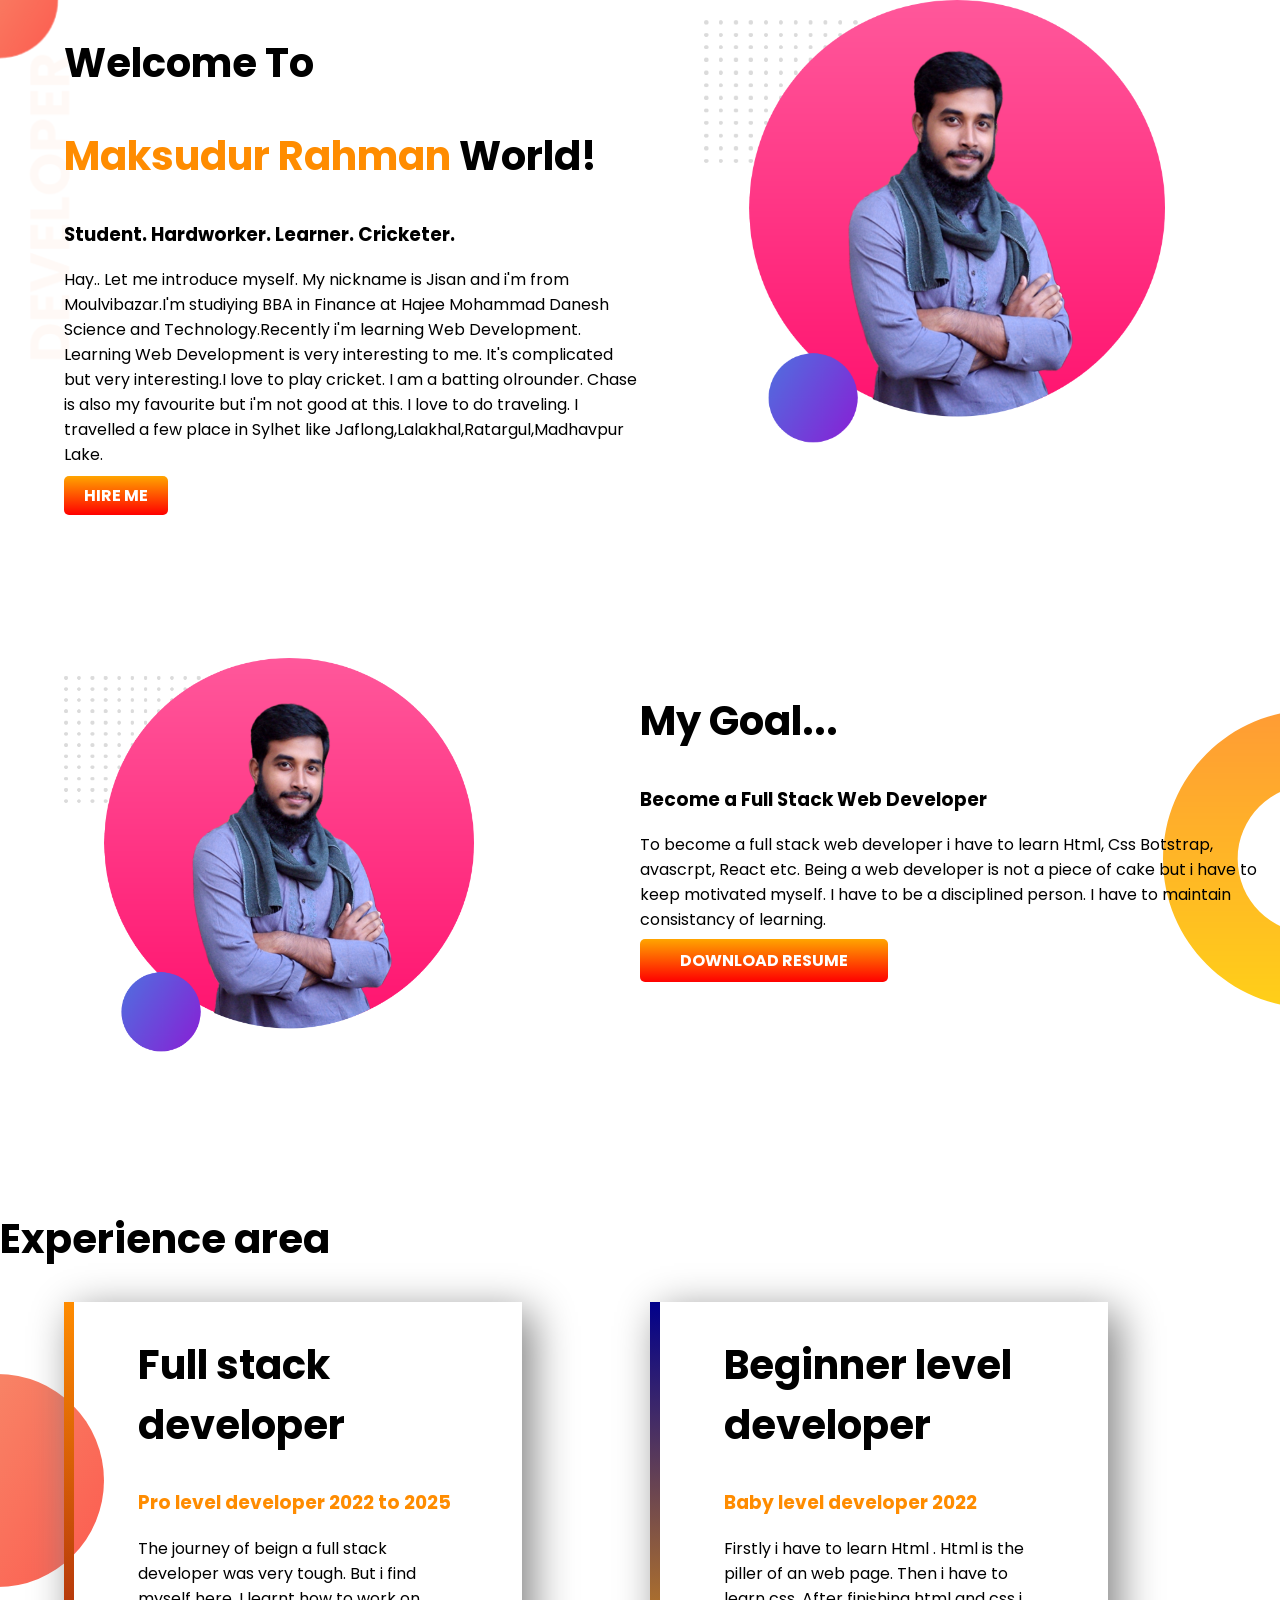
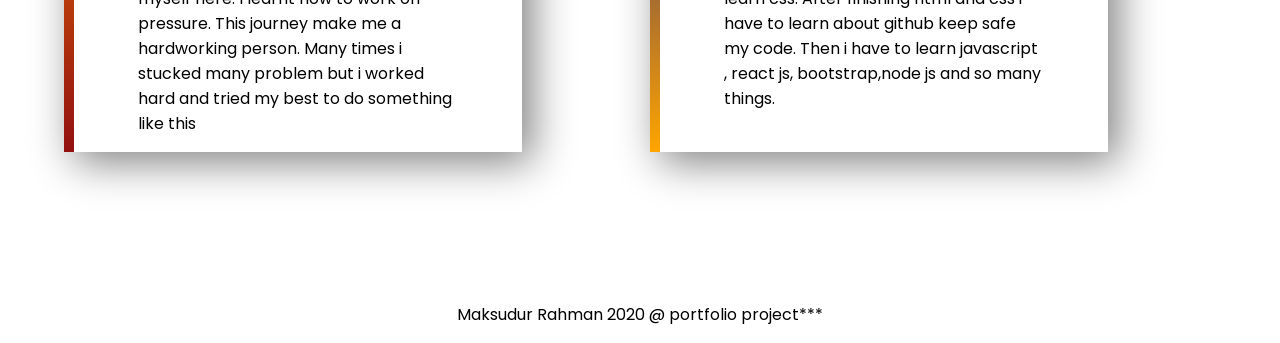
==== index.html @ ba053e89 "changed" ====
<!DOCTYPE html>
<html lang="en">

<head>
    <meta charset="UTF-8">
    <meta http-equiv="X-UA-Compatible" content="IE=edge">
    <meta name="viewport" content="width=device-width, initial-scale=1.0">
    <title>Maksudur-Portfolio</title>
    <link rel="preconnect" href="https://fonts.googleapis.com">
    <link rel="preconnect" href="https://fonts.gstatic.com" crossorigin>
    <link href="https://fonts.googleapis.com/css2?family=Mochiy+Pop+P+One&family=Poppins&display=swap" rel="stylesheet">
    <link rel="stylesheet" href="style.css">
</head>

<body>
    <section class="top-banner flexible-content">
        <div class="half-width">
            <h1>Welcome To</h1>
            <h1><span class="rong">Maksudur Rahman</span> World!</h1>
            <h3>Student. Hardworker. Learner. Cricketer.</h3>

            <p>Hay.. Let me introduce myself. My nickname is Jisan and i'm from Moulvibazar.I'm studiying BBA in Finance
                at
                Hajee Mohammad Danesh Science and Technology.Recently i'm learning Web Development. Learning Web
                Development
                is very interesting to me. It's complicated but very interesting.I love to play cricket. I am a batting
                olrounder. Chase is also my favourite but i'm not good at this. I love to do traveling. I travelled a
                few
                place in Sylhet like Jaflong,Lalakhal,Ratargul,Madhavpur Lake.</p>
            <a class="link-button" target="blank" href="https://github.com/maksudur72/Developer-Portfolio">HIRE ME</a>
        </div>
        <div class="half-width"><img src="Jisan.png" alt=""></div>
    </section>
    <section class="bottom-ban flexible-content">
        <div class="half-width side"><img src="Jisan.png" alt=""></div>
        <div class="half-width new-color">
            <h1>My Goal...</h1>
            <h3>Become a Full Stack Web Developer</h3>
            <p>To become a full stack web developer i have to learn Html, Css Botstrap, avascrpt, React etc. Being a web
                developer is not a piece of cake but i have to keep motivated myself. I have to be a disciplined person.
                I have to maintain consistancy of learning.</p>
            <a class="button" target="blank" href="">DOWNLOAD RESUME</a>
        </div>
    </section>
    <section class="experience-area">
        <h1>Experience area</h1>
        <div class="flexible-content">
            <div id="full-stack-web" class="experience-item">
                <h1>Full stack developer</h1>
                <h3 class="rong">Pro level developer 2022 to 2025</h3>
                <p>The journey of beign a full stack developer was very tough. But i find myself here. I learnt how to
                    work
                    on pressure. This journey make me a hardworking person. Many times i stucked many problem but i
                    worked
                    hard and tried my best to do something like this</p>
            </div>
            <div id="web-exp-border" class="experience-item">
                <h1>Beginner level developer</h1>
                <h3 class="rong">Baby level developer 2022</h3>
                <p>Firstly i have to learn Html . Html is the piller of an web page. Then i have to learn css. After
                    finishing html and css i have to learn about github keep safe my code. Then i have to learn
                    javascript ,
                    react js, bootstrap,node js and so many things.</p>
            </div>
        </div>
    </section>
    <footer>
        <p>Maksudur Rahman 2020 @ portfolio project***</p>
    </footer>
</body>

</html>
---- style.css ----
body{
    font-family: 'Mochiy Pop P One', sans-serif;
    font-family: 'Poppins', sans-serif;
    margin: 0%;
}
h1{
    font-size: 40px;
}
.rong{
    color: darkorange;
}
.flexible-content{
    display: flex;
    margin-bottom: 150px;

}
.half-width{
    width: 50%;
    padding-left: 5%;
}
.half-width img{
    width: 80%;

}
.link-button{
    text-decoration: none;
    background-image: linear-gradient(orange, red);
    padding: 8px 20px;
    color: white;
    font-weight: 700;
    border-radius: 5px;
}
.top-banner{
    background-image: url(top-banner.png);
    background-repeat: no-repeat;
    
}
.my-goal{
   width: 50%; 
}
.bottom-ban{
    background-image: url(dream-bg.png);
    background-repeat: no-repeat;
    background-position: right;
}
.side{
    width: 40%;
}
.button{
    text-decoration: none;
    background-image: linear-gradient(orange, red);
    padding: 10px 40px;
    font-weight: 700;
    border-radius: 5px;
    color: white;
}
.new-color{
    color: black;
}
.experience-area{
    background-image: url(./lastback.png);
    background-repeat: no-repeat;
    background-position: left;
}
.experience-item{
    box-shadow: 10px 10px 40px gray;
    width: 25%;
    margin-left: 5%;
    margin-right: 5%;
    padding-left: 5%;
    padding-right: 5%;
}
#web-exp-border{
    border-left: 10px solid;
    border-image: linear-gradient(darkblue, orange);
    border-image-slice: 1;

}
#full-stack-web{
    border-left: 10px solid;
    border-image: linear-gradient(darkorange, rgb(146, 17, 17));
    border-image-slice: 1;

}
footer{
    text-align: center;
}
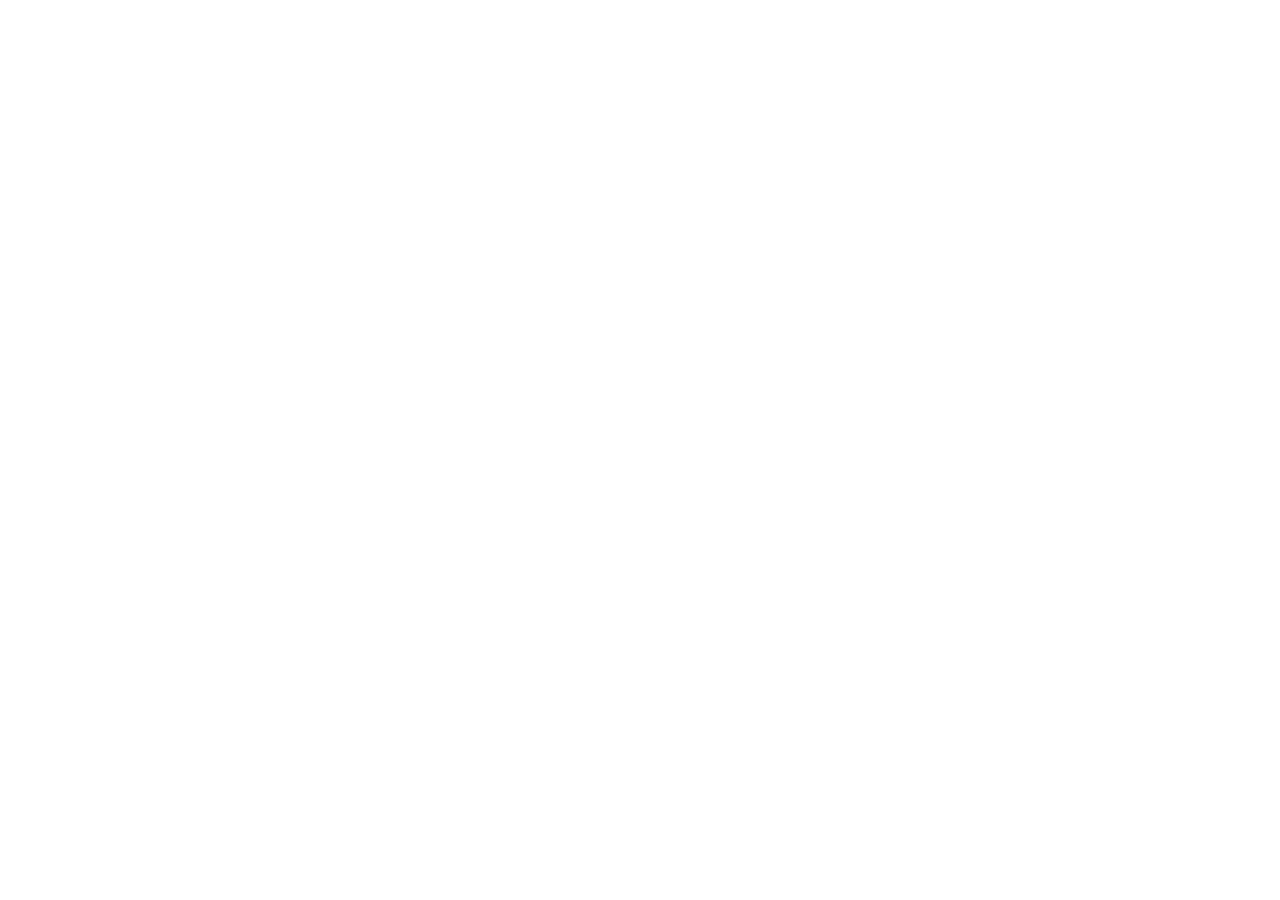
==== commit 1f4a503b: "first commit" ====
--- a/index.html
+++ b/index.html
@@ -1,72 +1,13 @@
 <!DOCTYPE html>
 <html lang="en">
-
 <head>
     <meta charset="UTF-8">
     <meta http-equiv="X-UA-Compatible" content="IE=edge">
     <meta name="viewport" content="width=device-width, initial-scale=1.0">
-    <title>Maksudur-Portfolio</title>
-    <link rel="preconnect" href="https://fonts.googleapis.com">
-    <link rel="preconnect" href="https://fonts.gstatic.com" crossorigin>
-    <link href="https://fonts.googleapis.com/css2?family=Mochiy+Pop+P+One&family=Poppins&display=swap" rel="stylesheet">
     <link rel="stylesheet" href="style.css">
+    <title>Developer Portfolio</title>
 </head>
-
 <body>
-    <section class="top-banner flexible-content">
-        <div class="half-width">
-            <h1>Welcome To</h1>
-            <h1><span class="rong">Maksudur Rahman</span> World!</h1>
-            <h3>Student. Hardworker. Learner. Cricketer.</h3>
-
-            <p>Hay.. Let me introduce myself. My nickname is Jisan and i'm from Moulvibazar.I'm studiying BBA in Finance
-                at
-                Hajee Mohammad Danesh Science and Technology.Recently i'm learning Web Development. Learning Web
-                Development
-                is very interesting to me. It's complicated but very interesting.I love to play cricket. I am a batting
-                olrounder. Chase is also my favourite but i'm not good at this. I love to do traveling. I travelled a
-                few
-                place in Sylhet like Jaflong,Lalakhal,Ratargul,Madhavpur Lake.</p>
-            <a class="link-button" target="blank" href="https://github.com/maksudur72/Developer-Portfolio">HIRE ME</a>
-        </div>
-        <div class="half-width"><img src="Jisan.png" alt=""></div>
-    </section>
-    <section class="bottom-ban flexible-content">
-        <div class="half-width side"><img src="Jisan.png" alt=""></div>
-        <div class="half-width new-color">
-            <h1>My Goal...</h1>
-            <h3>Become a Full Stack Web Developer</h3>
-            <p>To become a full stack web developer i have to learn Html, Css Botstrap, avascrpt, React etc. Being a web
-                developer is not a piece of cake but i have to keep motivated myself. I have to be a disciplined person.
-                I have to maintain consistancy of learning.</p>
-            <a class="button" target="blank" href="">DOWNLOAD RESUME</a>
-        </div>
-    </section>
-    <section class="experience-area">
-        <h1>Experience area</h1>
-        <div class="flexible-content">
-            <div id="full-stack-web" class="experience-item">
-                <h1>Full stack developer</h1>
-                <h3 class="rong">Pro level developer 2022 to 2025</h3>
-                <p>The journey of beign a full stack developer was very tough. But i find myself here. I learnt how to
-                    work
-                    on pressure. This journey make me a hardworking person. Many times i stucked many problem but i
-                    worked
-                    hard and tried my best to do something like this</p>
-            </div>
-            <div id="web-exp-border" class="experience-item">
-                <h1>Beginner level developer</h1>
-                <h3 class="rong">Baby level developer 2022</h3>
-                <p>Firstly i have to learn Html . Html is the piller of an web page. Then i have to learn css. After
-                    finishing html and css i have to learn about github keep safe my code. Then i have to learn
-                    javascript ,
-                    react js, bootstrap,node js and so many things.</p>
-            </div>
-        </div>
-    </section>
-    <footer>
-        <p>Maksudur Rahman 2020 @ portfolio project***</p>
-    </footer>
+    
 </body>
-
 </html>
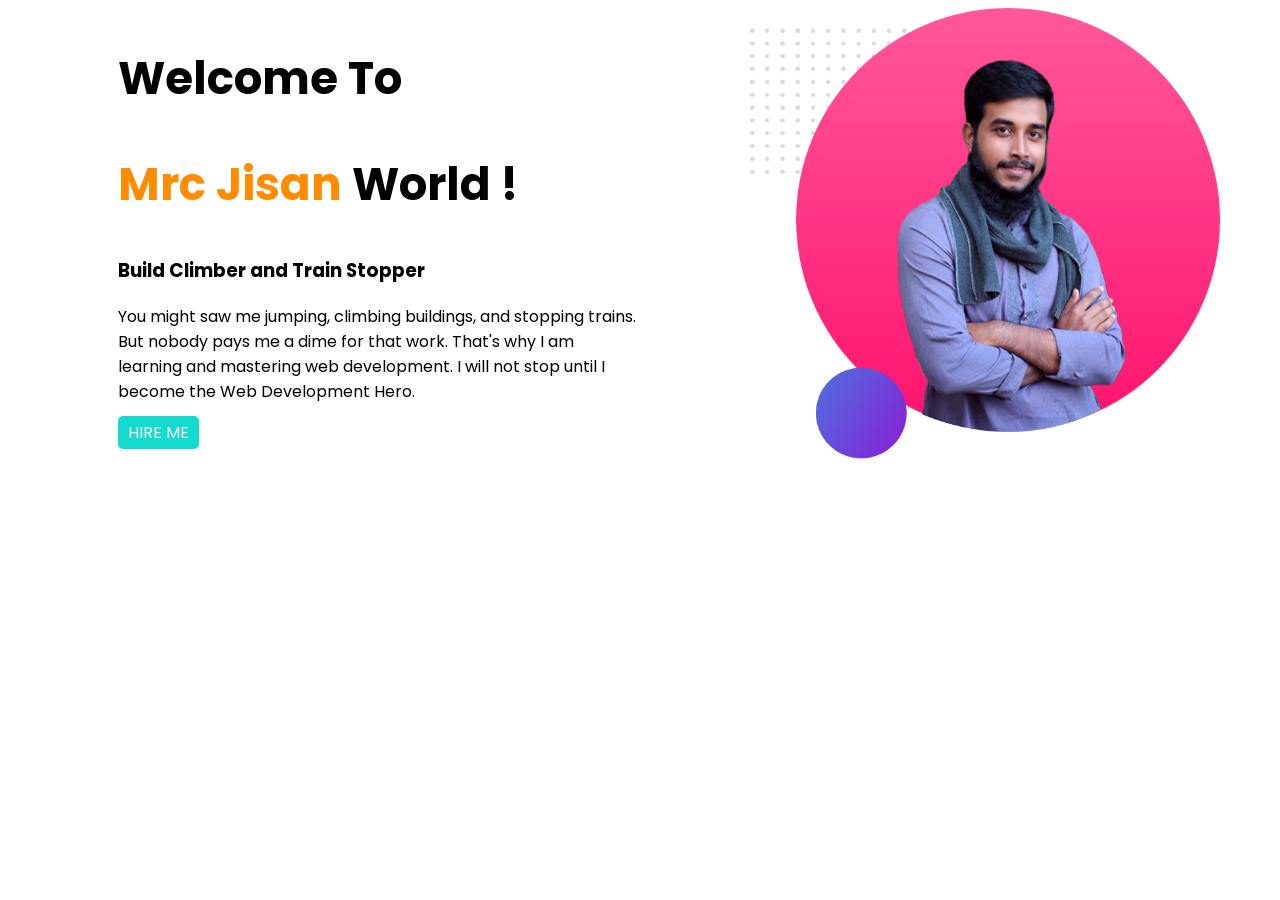
==== commit fb9d4ba0: "section1-done" ====
--- a/index.html
+++ b/index.html
@@ -1,13 +1,32 @@
 <!DOCTYPE html>
 <html lang="en">
+
 <head>
     <meta charset="UTF-8">
     <meta http-equiv="X-UA-Compatible" content="IE=edge">
     <meta name="viewport" content="width=device-width, initial-scale=1.0">
     <link rel="stylesheet" href="style.css">
+    <link rel="preconnect" href="https://fonts.googleapis.com">
+    <link rel="preconnect" href="https://fonts.gstatic.com" crossorigin>
+    <link href="https://fonts.googleapis.com/css2?family=Mochiy+Pop+P+One&family=Poppins&display=swap" rel="stylesheet">
     <title>Developer Portfolio</title>
 </head>
+
 <body>
-    
+    <section>
+        <div class="half-width">
+            <h1>Welcome To</h1>
+            <h1><span class="color">Mrc Jisan</span> World !</h1>
+            <h3>Build Climber and Train Stopper</h3>
+            <p>You might saw me jumping, climbing buildings, and stopping trains. But nobody pays me a dime for that
+                work. That's why I am learning and mastering web development. I will not stop until I become the Web
+                Development Hero.</p>
+            <a class="link-button" target="_blank" href="https://github.com/maksudur72">HIRE ME</a>
+        </div>
+        <div class="half-width">
+            <img src="Jisan (2).png" alt="">
+        </div>
+    </section>
 </body>
+
 </html>
--- a/style.css
+++ b/style.css
@@ -1,87 +1,35 @@
-body{
+body {
     font-family: 'Mochiy Pop P One', sans-serif;
     font-family: 'Poppins', sans-serif;
-    margin: 0%;
 }
-h1{
-    font-size: 40px;
+
+section {
+    display: flex;
 }
-.rong{
+
+.half-width {
+    width: 50%;
+    padding-left: 50px;
+    margin-left: 60px;
+
+}
+
+.half-width img {
+    width: 90%;
+}
+
+h1 {
+    font-size: 45px;
+}
+
+.color {
     color: darkorange;
 }
-.flexible-content{
-    display: flex;
-    margin-bottom: 150px;
 
-}
-.half-width{
-    width: 50%;
-    padding-left: 5%;
-}
-.half-width img{
-    width: 80%;
-
-}
-.link-button{
+.link-button {
     text-decoration: none;
-    background-image: linear-gradient(orange, red);
-    padding: 8px 20px;
+    background-color: rgb(20, 219, 206);
+    padding: 5px 10px;
     color: white;
-    font-weight: 700;
     border-radius: 5px;
-}
-.top-banner{
-    background-image: url(top-banner.png);
-    background-repeat: no-repeat;
-    
-}
-.my-goal{
-   width: 50%; 
-}
-.bottom-ban{
-    background-image: url(dream-bg.png);
-    background-repeat: no-repeat;
-    background-position: right;
-}
-.side{
-    width: 40%;
-}
-.button{
-    text-decoration: none;
-    background-image: linear-gradient(orange, red);
-    padding: 10px 40px;
-    font-weight: 700;
-    border-radius: 5px;
-    color: white;
-}
-.new-color{
-    color: black;
-}
-.experience-area{
-    background-image: url(./lastback.png);
-    background-repeat: no-repeat;
-    background-position: left;
-}
-.experience-item{
-    box-shadow: 10px 10px 40px gray;
-    width: 25%;
-    margin-left: 5%;
-    margin-right: 5%;
-    padding-left: 5%;
-    padding-right: 5%;
-}
-#web-exp-border{
-    border-left: 10px solid;
-    border-image: linear-gradient(darkblue, orange);
-    border-image-slice: 1;
-
-}
-#full-stack-web{
-    border-left: 10px solid;
-    border-image: linear-gradient(darkorange, rgb(146, 17, 17));
-    border-image-slice: 1;
-
-}
-footer{
-    text-align: center;
-}
+}
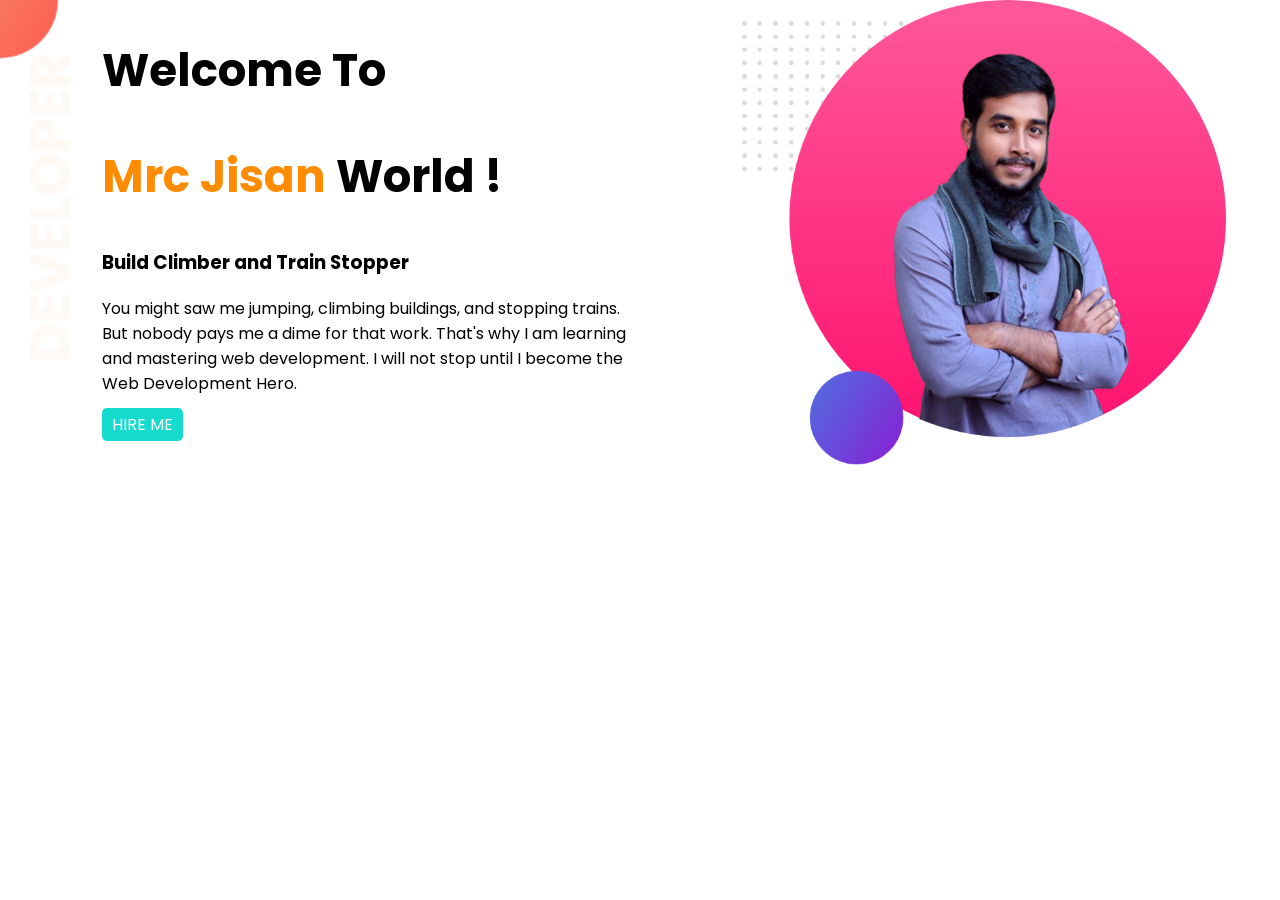
==== commit c81c8464: "top-banner-added" ====
--- a/index.html
+++ b/index.html
@@ -13,7 +13,7 @@
 </head>
 
 <body>
-    <section>
+    <section class="top-banner">
         <div class="half-width">
             <h1>Welcome To</h1>
             <h1><span class="color">Mrc Jisan</span> World !</h1>
@@ -24,7 +24,7 @@
             <a class="link-button" target="_blank" href="https://github.com/maksudur72">HIRE ME</a>
         </div>
         <div class="half-width">
-            <img src="Jisan (2).png" alt="">
+            <img src="images/Jisan (2).png" alt="">
         </div>
     </section>
 </body>
--- a/style.css
+++ b/style.css
@@ -1,6 +1,7 @@
 body {
     font-family: 'Mochiy Pop P One', sans-serif;
     font-family: 'Poppins', sans-serif;
+    margin: 0;
 }
 
 section {
@@ -9,8 +10,8 @@
 
 .half-width {
     width: 50%;
-    padding-left: 50px;
-    margin-left: 60px;
+    padding-left: 8%;
+
 
 }
 
@@ -32,4 +33,9 @@
     padding: 5px 10px;
     color: white;
     border-radius: 5px;
+}
+
+.top-banner {
+    background-image: url(images/top-banner.png);
+    background-repeat: no-repeat;
 }
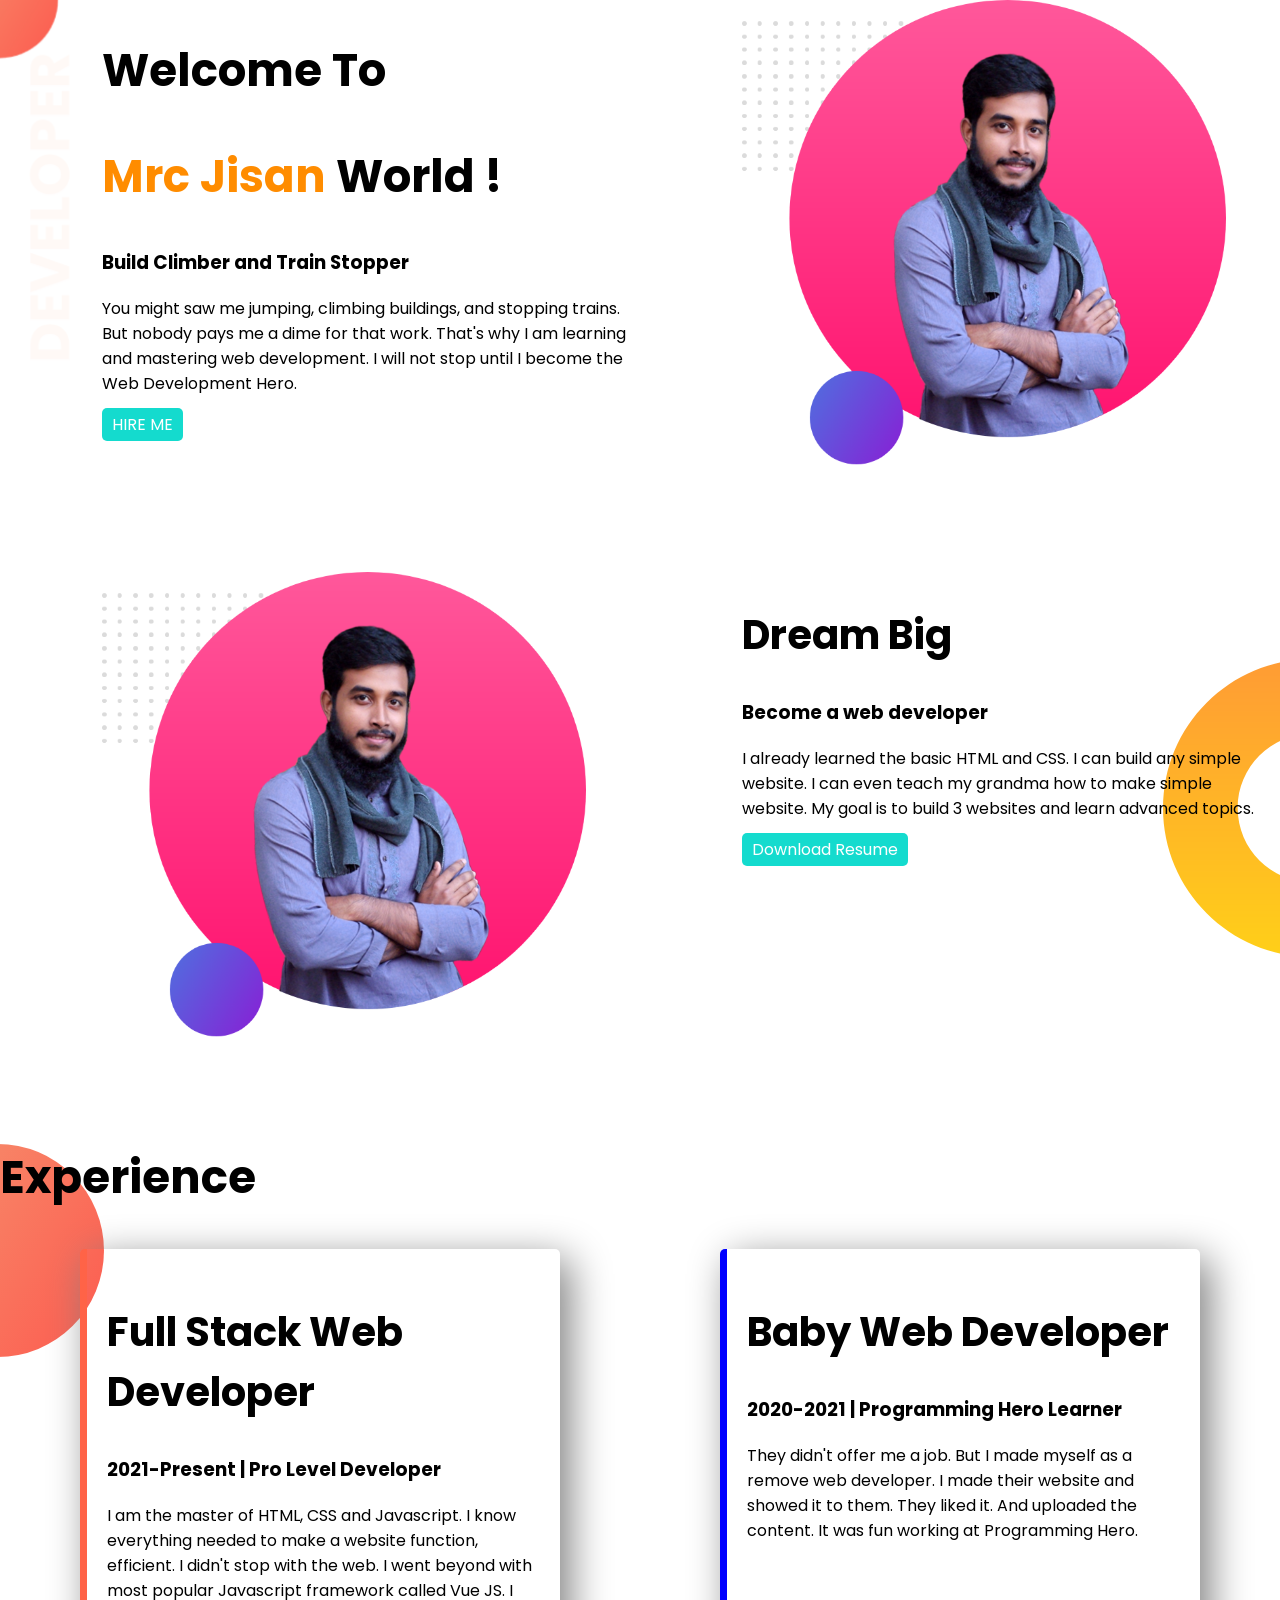
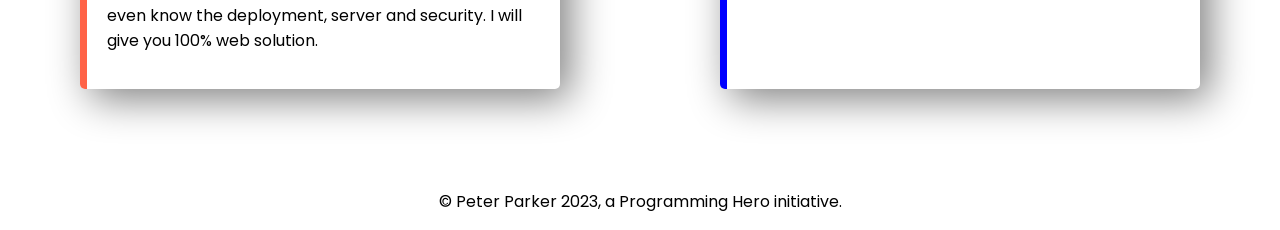
==== commit 78d0cb26: "task complete" ====
--- a/index.html
+++ b/index.html
@@ -13,7 +13,7 @@
 </head>
 
 <body>
-    <section class="top-banner">
+    <section class="top-banner flexible-content">
         <div class="half-width">
             <h1>Welcome To</h1>
             <h1><span class="color">Mrc Jisan</span> World !</h1>
@@ -27,6 +27,41 @@
             <img src="images/Jisan (2).png" alt="">
         </div>
     </section>
+    <section class="dream-big flexible-content">
+        <div class="half-width">
+            <img src="images/Jisan (2).png" alt="">
+        </div>
+        <div class="half-width">
+            <h2>Dream Big</h2>
+            <h3>Become a web developer</h3>
+            <p>I already learned the basic HTML and CSS. I can build any simple website. I can even teach my grandma how
+                to make simple website. My goal is to build 3 websites and learn advanced topics.</p>
+            <a class="link-button" target="_blank" href="https://github.com/maksudur72">Download Resume</a>
+        </div>
+    </section>
+    <section class="experience-area">
+        <h1>Experience</h1>
+        <div class="flexible-content">
+            <div id="border1" class="experience-item">
+                <h2>Full Stack Web Developer</h2>
+                <h3>2021-Present | Pro Level Developer</h3>
+                <p>I am the master of HTML, CSS and Javascript. I know everything needed to make a website function,
+                    efficient. I didn't stop with the web. I went beyond with most popular Javascript framework called
+                    Vue
+                    JS. I even know the deployment, server and security. I will give you 100% web solution.</p>
+            </div>
+            <div id="border2" class="experience-item">
+                <h2>Baby Web Developer</h2>
+                <h3>2020-2021 | Programming Hero Learner</h3>
+                <p>They didn't offer me a job. But I made myself as a remove web developer. I made their website and
+                    showed
+                    it to them. They liked it. And uploaded the content. It was fun working at Programming Hero.</p>
+            </div>
+        </div>
+    </section>
 </body>
+<footer>
+    <p>© Peter Parker 2023, a Programming Hero initiative.</p>
+</footer>
 
 </html>
--- a/style.css
+++ b/style.css
@@ -4,14 +4,14 @@
     margin: 0;
 }
 
-section {
+.flexible-content {
     display: flex;
+    margin-bottom: 100px;
 }
 
 .half-width {
     width: 50%;
     padding-left: 8%;
-
 
 }
 
@@ -38,4 +38,41 @@
 .top-banner {
     background-image: url(images/top-banner.png);
     background-repeat: no-repeat;
+}
+
+.dream-big {
+    background-image: url(images/dream-bg.png);
+    background-repeat: no-repeat;
+    background-position: right;
+}
+
+h2 {
+    font-size: 40px;
+}
+
+.experience-area {
+    background-image: url(images/exp-bg.png);
+    background-repeat: no-repeat;
+}
+
+.experience-item {
+    width: 40%;
+    margin-left: 80px;
+    margin-right: 80px;
+    box-shadow: 10px 10px 40px gray;
+    border-radius: 5px;
+    padding: 20px;
+
+}
+
+#border1 {
+    border-left: 7px solid tomato;
+}
+
+#border2 {
+    border-left: 7px solid blue;
+}
+
+footer p {
+    text-align: center;
 }
